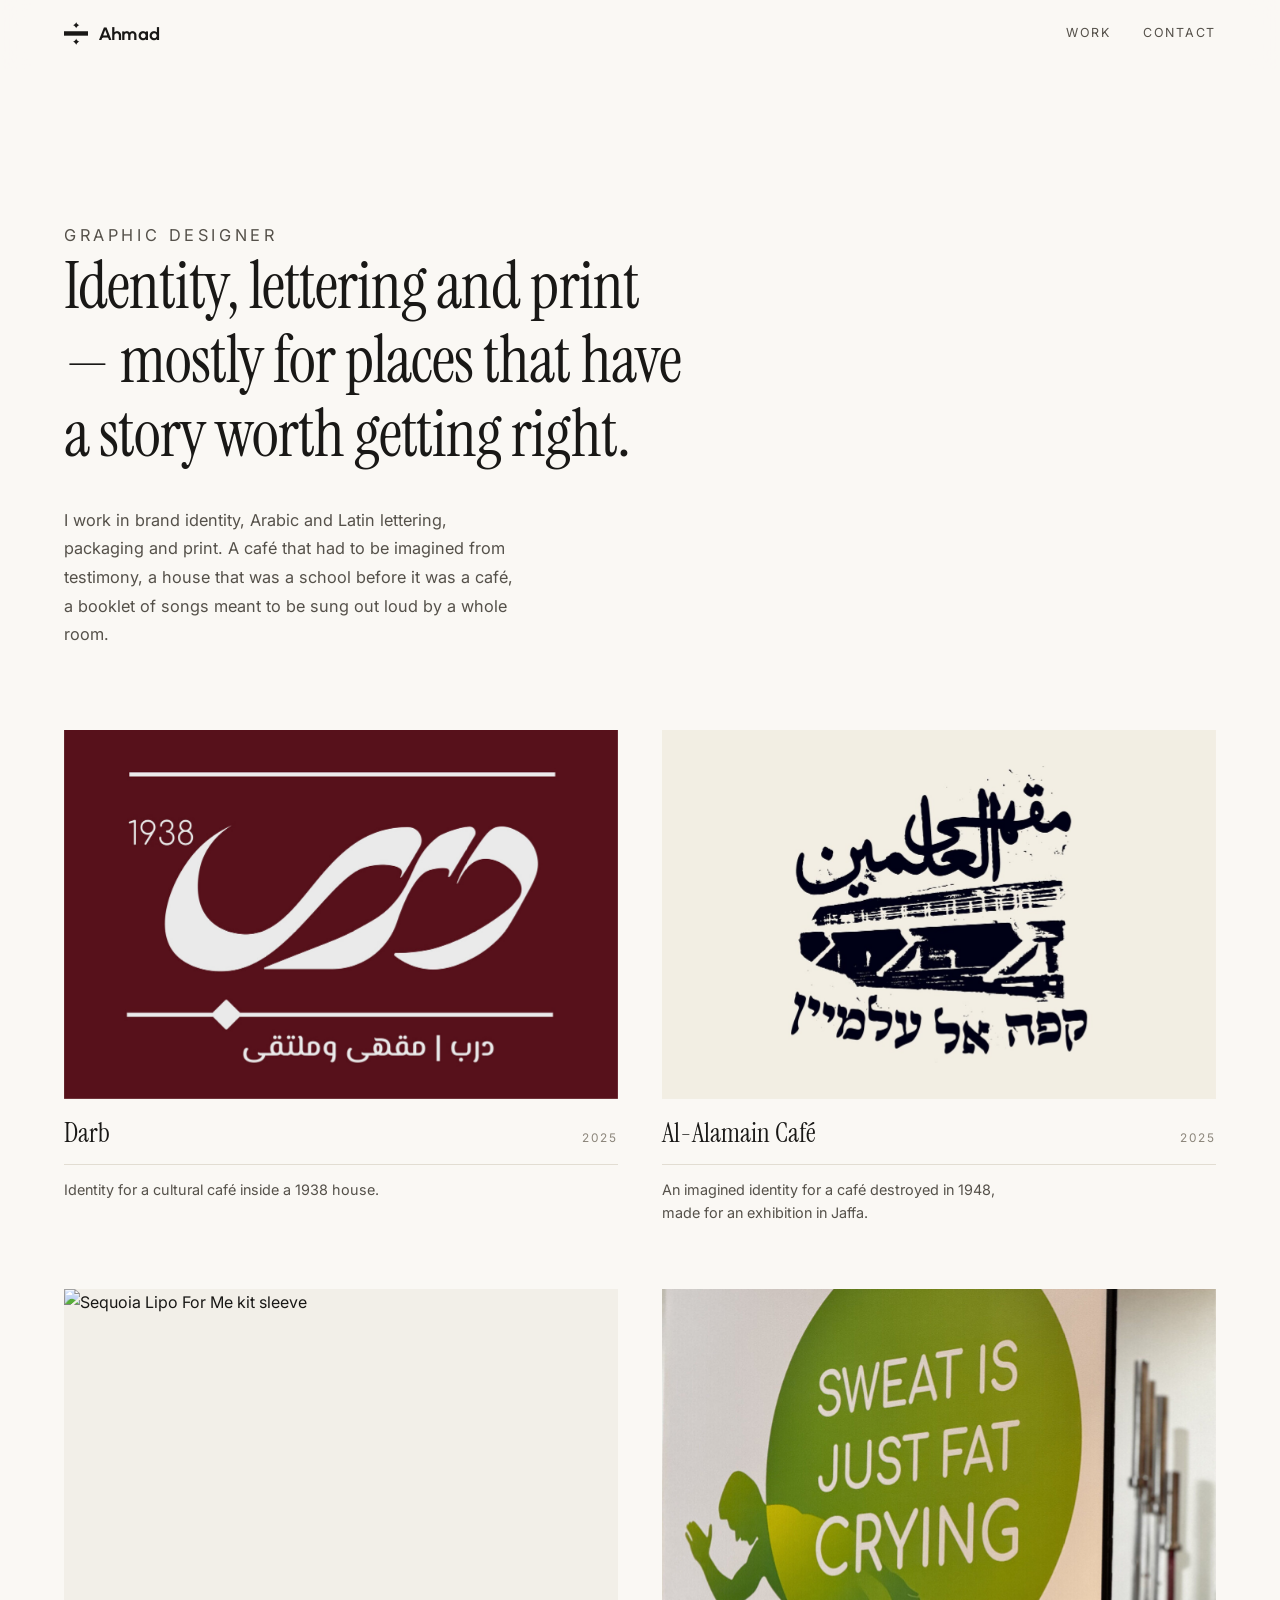
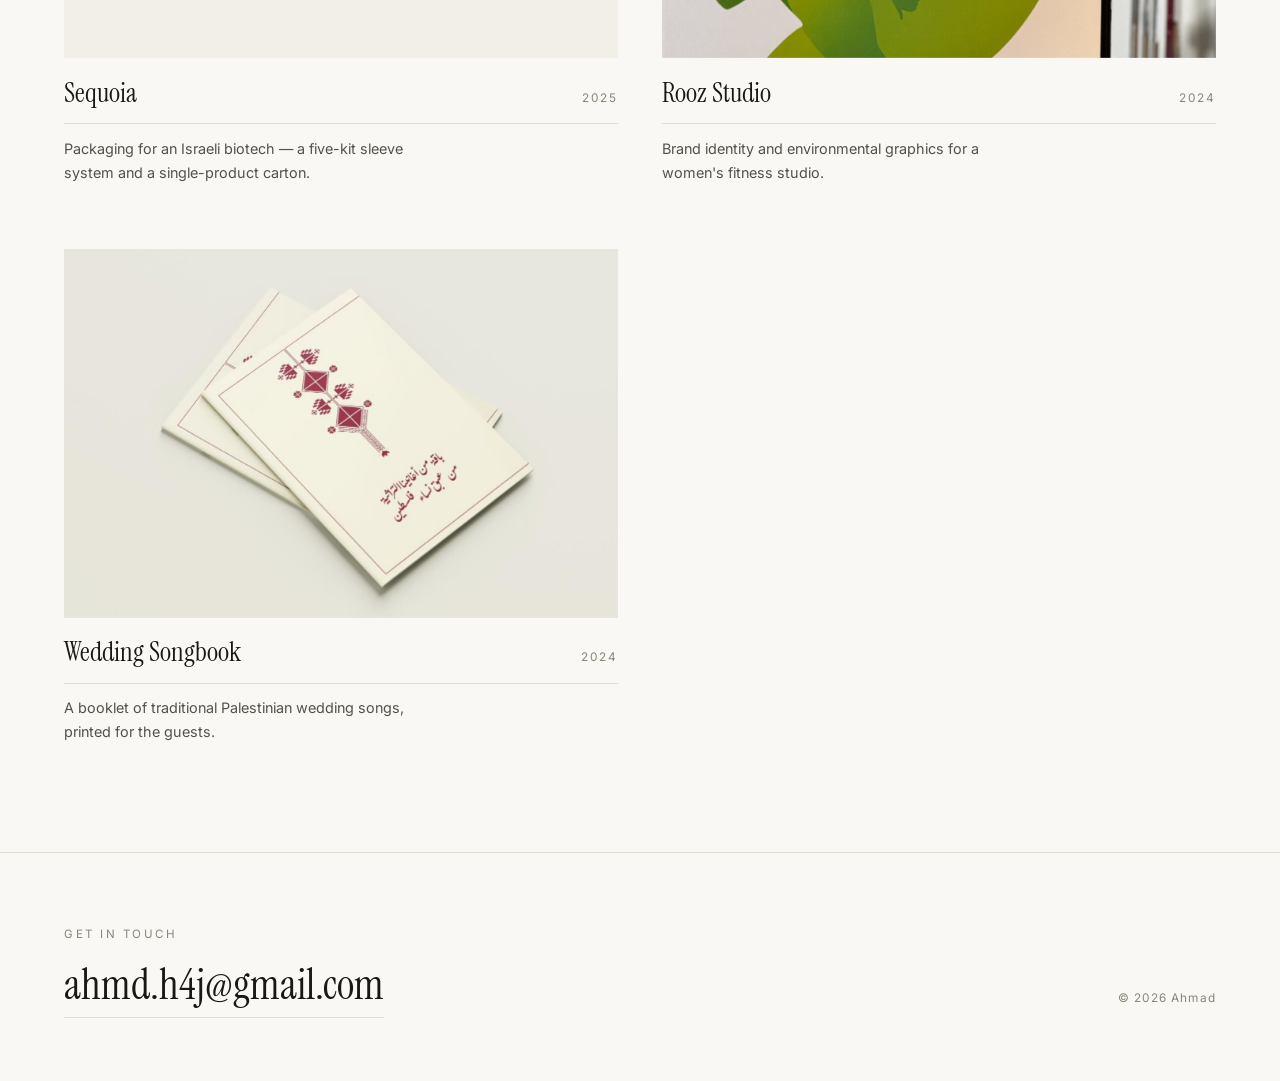
==== index.html @ 626835f6 "Add files via upload" ====
<!DOCTYPE html>
<html lang="en">
<head>
<meta charset="utf-8">
<meta name="viewport" content="width=device-width, initial-scale=1">
<title>Ahmad — Graphic Designer</title>
<meta name="description" content="Selected graphic design work: brand identity, Arabic lettering, print and signage.">
<meta property="og:type" content="website">
<meta property="og:site_name" content="Ahmad">
<meta property="og:title" content="Ahmad — Graphic Designer">
<meta property="og:description" content="Identity, lettering and print. Selected work.">
<meta property="og:url" content="https://dvisionn.github.io/">
<meta property="og:image" content="https://dvisionn.github.io/img/og.png">
<meta property="og:image:width" content="1200">
<meta property="og:image:height" content="630">
<meta name="twitter:card" content="summary_large_image">
<meta name="twitter:title" content="Ahmad — Graphic Designer">
<meta name="twitter:description" content="Identity, lettering and print. Selected work.">
<meta name="twitter:image" content="https://dvisionn.github.io/img/og.png">

<link rel="preconnect" href="https://fonts.googleapis.com">
<link rel="preconnect" href="https://fonts.gstatic.com" crossorigin>
<link href="https://fonts.googleapis.com/css2?family=Elms+Sans:wght@700&family=Instrument+Serif:ital@0;1&family=Inter:wght@300;400;500&display=swap" rel="stylesheet">
<link rel="stylesheet" href="css/style.css?v=6">
</head>
<body>

<header class="site-head">
  <div class="wrap">
    <a class="wordmark" href="index.html"><svg class="mark" viewBox="0 0 1092 1025" fill="currentColor" aria-hidden="true" focusable="false"><path d="M687 142c-54.7 0-142 87.3-142 142 0-54.7-87.3-142-142-142 54.7 0 142-87.3 142-142 0 54.7 87.3 142 142 142Z"/><path d="M687 881c-54.7 0-142 87.3-142 142 0-54.7-87.3-142-142-142 54.7 0 142-87.3 142-142 0 54.7 87.3 142 142 142Z"/><rect y="413" width="1092" height="198"/></svg>Ahmad</a>
    <nav class="site-nav">
      <a href="#work">Work</a>
      <a href="#contact">Contact</a>
    </nav>
  </div>
</header>

<main>

  <section class="intro wrap">
    <p class="eyebrow rv">Graphic designer</p>
    <h1 class="rv">Identity, lettering and print — mostly for places that have a story worth getting right.</h1>
    <p class="rv">I work in brand identity, Arabic and Latin lettering, packaging and print. A café that had to be imagined from testimony, a house that was a school before it was a café, a booklet of songs meant to be sung out loud by a whole room.</p>
  </section>

  <section class="grid wrap" id="work">

    <a class="card rv" href="darb.html">
      <div class="card__frame"><img src="img/covers/darb.jpg" alt="Darb logotype in white on deep red" loading="lazy"></div>
      <div class="card__meta">
        <h2>Darb</h2>
        <span class="yr">2025</span>
      </div>
      <p class="card__note">Identity for a cultural café inside a 1938 house.</p>
    </a>

    <a class="card rv" href="al-alamain.html">
      <div class="card__frame"><img src="img/covers/alamain.jpg" alt="Al-Alamain Café hand-drawn Arabic and Hebrew logotype" loading="lazy"></div>
      <div class="card__meta">
        <h2>Al-Alamain Café</h2>
        <span class="yr">2025</span>
      </div>
      <p class="card__note">An imagined identity for a café destroyed in 1948, made for an exhibition in Jaffa.</p>
    </a>

    <a class="card rv" href="sequoia.html">
      <div class="card__frame"><img src="img/covers/sequoia.jpg" alt="Sequoia Lipo For Me kit sleeve" loading="lazy"></div>
      <div class="card__meta">
        <h2>Sequoia</h2>
        <span class="yr">2025</span>
      </div>
      <p class="card__note">Packaging for an Israeli biotech — a five-kit sleeve system and a single-product carton.</p>
    </a>

    <a class="card rv" href="rooz.html">
      <div class="card__frame"><img src="img/covers/rooz.jpg" alt="Rooz Studio wall graphic in the gym" loading="lazy"></div>
      <div class="card__meta">
        <h2>Rooz Studio</h2>
        <span class="yr">2024</span>
      </div>
      <p class="card__note">Brand identity and environmental graphics for a women's fitness studio.</p>
    </a>

    <a class="card rv" href="wedding-booklet.html">
      <div class="card__frame"><img src="img/covers/wedding.jpg" alt="Wedding songbook with a red tatreez motif on the cover" loading="lazy"></div>
      <div class="card__meta">
        <h2>Wedding Songbook</h2>
        <span class="yr">2024</span>
      </div>
      <p class="card__note">A booklet of traditional Palestinian wedding songs, printed for the guests.</p>
    </a>

  </section>

</main>

<footer class="site-foot" id="contact">
  <div class="wrap row">
    <div>
      <p class="eyebrow" style="margin-bottom:1.2rem">Get in touch</p>
      <a class="mail" href="mailto:ahmd.h4j@gmail.com">ahmd.h4j@gmail.com</a>
    </div>
    <small>&copy; 2026 Ahmad</small>
  </div>
</footer>

<script src="js/main.js?v=6"></script>
</body>
</html>
---- css/style.css ----
/* ---------------------------------------------------------------
   Portfolio — shared styles
   Editorial / gallery white
   --------------------------------------------------------------- */

:root {
  --paper:      #faf8f4;
  --paper-deep: #f2efe8;
  --ink:        #191816;
  --ink-soft:   #55514a;
  --ink-mute:   #8b857a;
  --rule:       #e2ddd2;

  --accent: var(--ink);

  --serif: "Instrument Serif", "Iowan Old Style", Georgia, "Times New Roman", serif;
  --sans:  "Inter", -apple-system, BlinkMacSystemFont, "Segoe UI", Helvetica, Arial, sans-serif;
  --display: "Elms Sans", "Inter", Helvetica, Arial, sans-serif;

  --gut: clamp(1.5rem, 5vw, 5rem);
  --max: 1560px;
  --measure: 34rem;

  --ease: cubic-bezier(.22, .61, .36, 1);
}

*, *::before, *::after { box-sizing: border-box; }

html { -webkit-text-size-adjust: 100%; scroll-behavior: smooth; }

@media (prefers-reduced-motion: reduce) {
  html { scroll-behavior: auto; }
  *, *::before, *::after {
    animation-duration: .01ms !important;
    transition-duration: .01ms !important;
  }
}

body {
  margin: 0;
  overflow-x: clip;   /* safety net: never allow sideways scroll (clip keeps sticky working) */
  background: var(--paper);
  color: var(--ink);
  font-family: var(--sans);
  font-size: 1rem;
  line-height: 1.65;
  font-weight: 400;
  -webkit-font-smoothing: antialiased;
  -moz-osx-font-smoothing: grayscale;
}

img { display: block; max-width: 100%; height: auto; }

a { color: inherit; text-decoration: none; }

h1, h2, h3 { font-weight: 400; margin: 0; }

::selection { background: var(--ink); color: var(--paper); }

/* ---------- layout ---------- */

.wrap {
  max-width: var(--max);
  margin: 0 auto;
  padding-inline: var(--gut);
}

.measure { max-width: var(--measure); }

/* ---------- header ---------- */

.site-head {
  position: sticky;
  top: 0;
  z-index: 50;
  background: color-mix(in srgb, var(--paper) 88%, transparent);
  backdrop-filter: saturate(180%) blur(14px);
  -webkit-backdrop-filter: saturate(180%) blur(14px);
  border-bottom: 1px solid transparent;
  transition: border-color .3s var(--ease);
}

.site-head.is-stuck { border-bottom-color: var(--rule); }

.site-head .wrap {
  display: flex;
  align-items: center;
  justify-content: space-between;
  gap: 2rem;
  padding-block: 1.4rem;
}

.wordmark {
  display: inline-flex;
  align-items: center;
  gap: .58em;
  font-family: var(--display);
  font-size: 1.12rem;
  font-weight: 700;
  letter-spacing: -.012em;
  line-height: 1;
}

.wordmark .mark {
  height: 1.28em;
  width: auto;
  flex: none;
  display: block;
  transition: opacity .35s var(--ease);
}

.wordmark:hover .mark { opacity: .55; }

.site-nav {
  display: flex;
  gap: 2rem;
  font-size: .78rem;
  letter-spacing: .14em;
  text-transform: uppercase;
  color: var(--ink-soft);
}

.site-nav a { position: relative; padding-bottom: 2px; }

.site-nav a::after {
  content: "";
  position: absolute;
  left: 0; bottom: 0;
  width: 100%; height: 1px;
  background: currentColor;
  transform: scaleX(0);
  transform-origin: right;
  transition: transform .4s var(--ease);
}

.site-nav a:hover::after { transform: scaleX(1); transform-origin: left; }

/* ---------- intro ---------- */

.intro {
  padding-block: clamp(4rem, 13vh, 9rem) clamp(3.5rem, 9vh, 6rem);
}

.intro h1 {
  font-family: var(--serif);
  font-size: clamp(2.1rem, 5.1vw, 4.15rem);
  line-height: 1.13;
  letter-spacing: -.015em;
  max-width: 21ch;
  text-wrap: balance;
}

.intro p {
  margin: 2.2rem 0 0;
  max-width: 46ch;
  font-size: 1.02rem;
  color: var(--ink-soft);
  line-height: 1.75;
}

.eyebrow {
  font-size: .72rem;
  letter-spacing: .22em;
  text-transform: uppercase;
  color: var(--ink-mute);
  margin: 0 0 1.8rem;
}

/* ---------- project grid ---------- */

.grid {
  display: grid;
  grid-template-columns: repeat(2, 1fr);
  gap: clamp(2.5rem, 5vw, 5.5rem) clamp(1.5rem, 3.5vw, 3.5rem);
  padding-bottom: clamp(5rem, 12vh, 9rem);
}

.card { display: block; }

.card__frame {
  position: relative;
  overflow: hidden;
  background: var(--paper-deep);
  aspect-ratio: 3 / 2;
}

.card__frame img {
  width: 100%; height: 100%;
  object-fit: cover;
  transition: transform 1.05s var(--ease), filter .6s var(--ease);
  will-change: transform;
}

.card:hover .card__frame img { transform: scale(1.035); }

.card__meta {
  display: flex;
  align-items: baseline;
  justify-content: space-between;
  gap: 1.5rem;
  margin-top: 1.15rem;
  padding-bottom: .9rem;
  border-bottom: 1px solid var(--rule);
  transition: border-color .4s var(--ease);
}

.card:hover .card__meta { border-bottom-color: var(--ink); }

.card__meta h2 {
  font-family: var(--serif);
  font-size: clamp(1.35rem, 2.1vw, 1.75rem);
  line-height: 1.2;
}

.card__meta .yr {
  font-size: .74rem;
  letter-spacing: .16em;
  color: var(--ink-mute);
  white-space: nowrap;
}

.card__note {
  margin: .8rem 0 0;
  font-size: .9rem;
  color: var(--ink-soft);
  max-width: 40ch;
}

@media (max-width: 720px) {
  .grid { grid-template-columns: 1fr; }
}

/* ---------- video hero ---------- */

.hero { border-bottom: 1px solid var(--rule); }

.hero__inner {
  display: grid;
  /* minmax(0,1fr) — without the 0 floor the text column refuses to shrink
     below its min-content width and pushes the video off-canvas */
  grid-template-columns: minmax(0, 1fr) minmax(240px, 32%);
  gap: clamp(2rem, 5vw, 5.5rem);
  align-items: center;
  padding-block: clamp(2rem, 5vh, 3.5rem) clamp(3rem, 8vh, 5.5rem);
}

.hero__text { min-width: 0; }

.hero__text .back { margin-bottom: clamp(2rem, 6vh, 3.5rem); }

/* narrower fact columns inside the hero, so they wrap instead of forcing width */
.hero__text .facts {
  grid-template-columns: repeat(auto-fit, minmax(112px, 1fr));
  gap: 1.4rem 1.8rem;
  max-width: none;
}

.hero__text h1 {
  font-family: var(--serif);
  font-size: clamp(2.4rem, 6vw, 5rem);
  line-height: 1.06;
  letter-spacing: -.02em;
}

.hero__text .sub {
  font-family: var(--serif);
  font-size: clamp(1.15rem, 2.3vw, 1.6rem);
  line-height: 1.35;
  color: var(--ink-soft);
  margin: 1.1rem 0 0;
  max-width: 30ch;
}

.hero__media { margin: 0; }

.hero__media video {
  display: block;
  width: 100%;
  aspect-ratio: 9 / 16;
  max-height: 80vh;
  object-fit: cover;
  background: var(--paper-deep);
}

.hero__media figcaption {
  margin-top: .85rem;
  font-size: .78rem;
  color: var(--ink-mute);
}

@media (max-width: 860px) {
  .hero__inner {
    grid-template-columns: 1fr;
    row-gap: 0;
    align-items: start;
  }

  /* let the text block's children become grid items so the video
     can be ordered between the standfirst and the credits */
  .hero__text { display: contents; }

  .hero__text .back  { order: 1; margin-bottom: 1.5rem; }
  .hero__text h1     { order: 2; }
  .hero__text .sub   { order: 3; margin-bottom: 0; }
  .hero__media       { order: 4; margin-top: clamp(1.8rem, 4vh, 2.6rem); }
  .hero__text .facts { order: 5; margin-top: clamp(2rem, 5vh, 2.8rem); }

  .hero__media video { max-height: 68vh; }
}

/* ---------- case study ---------- */

.case-head { padding-block: clamp(3rem, 9vh, 6rem) clamp(2.5rem, 6vh, 4rem); }

.back {
  display: inline-flex;
  align-items: center;
  gap: .6rem;
  font-size: .74rem;
  letter-spacing: .16em;
  text-transform: uppercase;
  color: var(--ink-mute);
  margin-bottom: clamp(2.5rem, 7vh, 4.5rem);
  transition: color .3s var(--ease);
}

.back:hover { color: var(--ink); }
.back .arw { transition: transform .35s var(--ease); }
.back:hover .arw { transform: translateX(-4px); }

.case-head h1 {
  font-family: var(--serif);
  font-size: clamp(2.4rem, 6.2vw, 5rem);
  line-height: 1.06;
  letter-spacing: -.02em;
}

.case-head .sub {
  font-family: var(--serif);
  font-size: clamp(1.15rem, 2.3vw, 1.6rem);
  line-height: 1.35;
  color: var(--ink-soft);
  margin: 1.1rem 0 0;
  max-width: 30ch;
}

.facts {
  display: grid;
  grid-template-columns: repeat(auto-fit, minmax(140px, 1fr));
  gap: 1.6rem 2.5rem;
  margin-top: clamp(2.5rem, 6vh, 4rem);
  padding-top: 1.6rem;
  border-top: 1px solid var(--rule);
  max-width: 900px;
}

.facts dt {
  font-size: .68rem;
  letter-spacing: .18em;
  text-transform: uppercase;
  color: var(--ink-mute);
  margin-bottom: .5rem;
}

.facts dd { margin: 0; font-size: .92rem; line-height: 1.5; }

/* body text blocks */

.text { padding-block: clamp(2.5rem, 6vh, 4.5rem); }

.text p {
  max-width: var(--measure);
  font-size: 1.05rem;
  line-height: 1.78;
  margin: 0 0 1.4rem;
  color: var(--ink-soft);
}

.text p:last-child { margin-bottom: 0; }

.text p.lead {
  font-family: var(--serif);
  font-size: clamp(1.3rem, 2.6vw, 1.85rem);
  line-height: 1.42;
  color: var(--ink);
  max-width: 26ch;
}

.text h2 {
  font-family: var(--serif);
  font-size: clamp(1.5rem, 2.8vw, 2rem);
  margin-bottom: 1.4rem;
}

/* figures */

.fig { margin: 0 0 clamp(1.2rem, 2.6vw, 2.2rem); }

.fig img { width: 100%; background: var(--paper-deep); }

.fig figcaption {
  margin-top: .85rem;
  font-size: .8rem;
  letter-spacing: .01em;
  color: var(--ink-mute);
  max-width: 44ch;
}

.fig--bleed { margin-inline: calc(var(--gut) * -1); }
.fig--bleed figcaption { padding-inline: var(--gut); }

.pair {
  display: grid;
  grid-template-columns: 1fr 1fr;
  gap: clamp(1.2rem, 2.6vw, 2.2rem);
  margin-bottom: clamp(1.2rem, 2.6vw, 2.2rem);
}

.pair .fig { margin-bottom: 0; }

.trio {
  display: grid;
  grid-template-columns: repeat(3, 1fr);
  gap: clamp(1.2rem, 2.6vw, 2.2rem);
  margin-bottom: clamp(1.2rem, 2.6vw, 2.2rem);
}

.trio .fig { margin-bottom: 0; }

@media (max-width: 700px) {
  .pair, .trio { grid-template-columns: 1fr; }
}

/* tinted plate — for logo / flat artwork */

.plate {
  background: var(--plate, var(--paper-deep));
  display: grid;
  place-items: center;
  padding: clamp(2.5rem, 8vw, 6rem);
}

.plate img { width: min(100%, 620px); }

/* icon grid */

.icons {
  display: grid;
  grid-template-columns: repeat(auto-fit, minmax(120px, 1fr));
  gap: clamp(.7rem, 1.6vw, 1.2rem);
  margin-bottom: clamp(1.2rem, 2.6vw, 2.2rem);
}

.icons img { width: 100%; aspect-ratio: 1; object-fit: cover; }

/* pull quote */

.quote {
  padding-block: clamp(3rem, 8vh, 5.5rem);
  border-top: 1px solid var(--rule);
  border-bottom: 1px solid var(--rule);
  margin-block: clamp(2.5rem, 6vh, 4rem);
}

.quote p {
  font-family: var(--serif);
  font-size: clamp(1.4rem, 3.2vw, 2.3rem);
  line-height: 1.36;
  max-width: 24ch;
  margin: 0;
  text-wrap: balance;
}

/* next project */

.next {
  border-top: 1px solid var(--rule);
  margin-top: clamp(4rem, 10vh, 7rem);
}

.next a {
  display: block;
  padding-block: clamp(2.5rem, 7vh, 4.5rem);
}

.next .lbl {
  font-size: .7rem;
  letter-spacing: .2em;
  text-transform: uppercase;
  color: var(--ink-mute);
  display: block;
  margin-bottom: .7rem;
}

.next h2 {
  display: flex;
  align-items: center;
  gap: .34em;
  font-family: var(--serif);
  font-size: clamp(1.9rem, 4.6vw, 3.2rem);
  line-height: 1.1;
}

.next h2 .arw {
  font-family: var(--sans);
  font-size: .44em;
  font-weight: 300;
  line-height: 1;
  transition: transform .4s var(--ease);
}

.next a:hover .arw { transform: translateX(6px); }

/* ---------- footer ---------- */

.site-foot {
  border-top: 1px solid var(--rule);
  padding-block: clamp(3rem, 8vh, 5rem);
}

.site-foot .row {
  display: flex;
  flex-wrap: wrap;
  align-items: flex-end;
  justify-content: space-between;
  gap: 2rem;
}

.site-foot .mail {
  font-family: var(--serif);
  font-size: clamp(1.5rem, 4vw, 2.6rem);
  line-height: 1.1;
  border-bottom: 1px solid var(--rule);
  padding-bottom: .3rem;
  transition: border-color .35s var(--ease);
}

.site-foot .mail:hover { border-bottom-color: var(--ink); }

.site-foot small {
  font-size: .74rem;
  letter-spacing: .1em;
  color: var(--ink-mute);
}

/* ---------- reveal on scroll ---------- */

.rv {
  opacity: 0;
  transform: translateY(18px);
  transition: opacity .9s var(--ease), transform .9s var(--ease);
}

.rv.in { opacity: 1; transform: none; }

@media (prefers-reduced-motion: reduce) {
  .rv { opacity: 1; transform: none; }
}
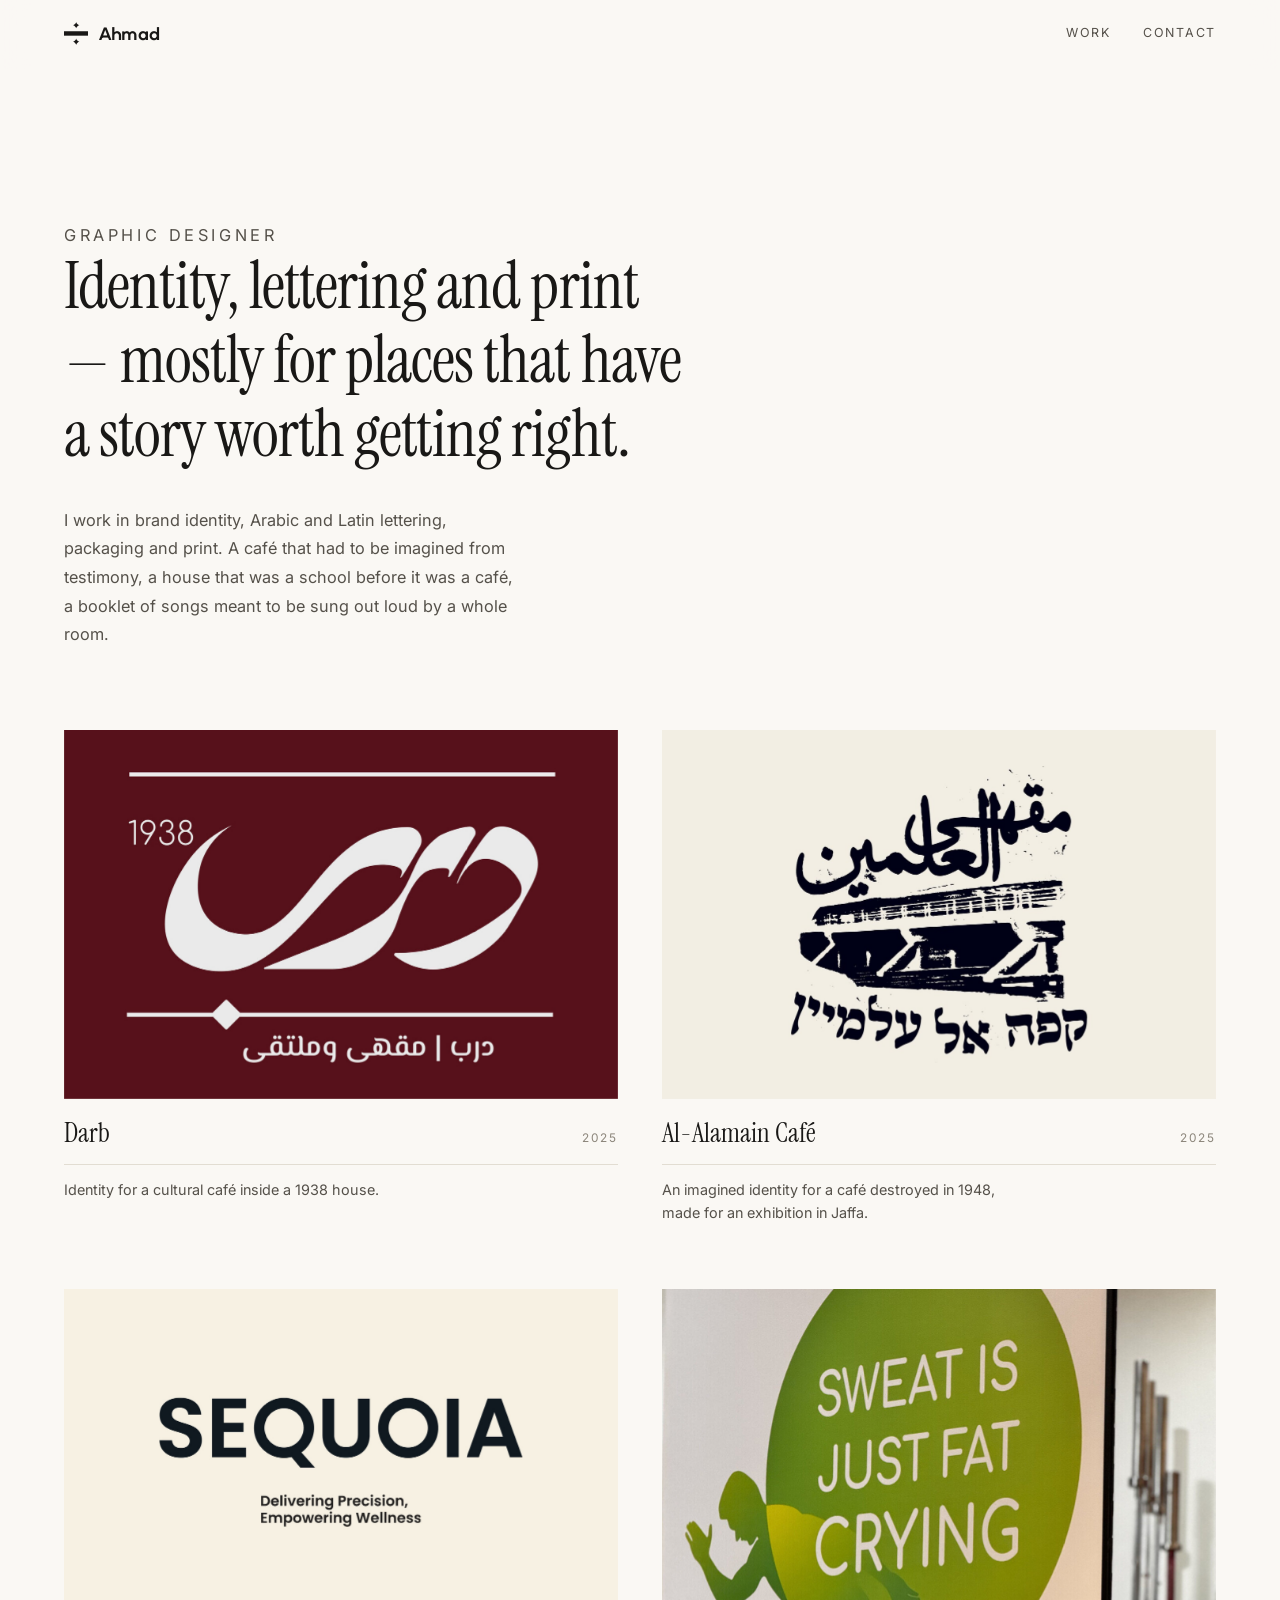
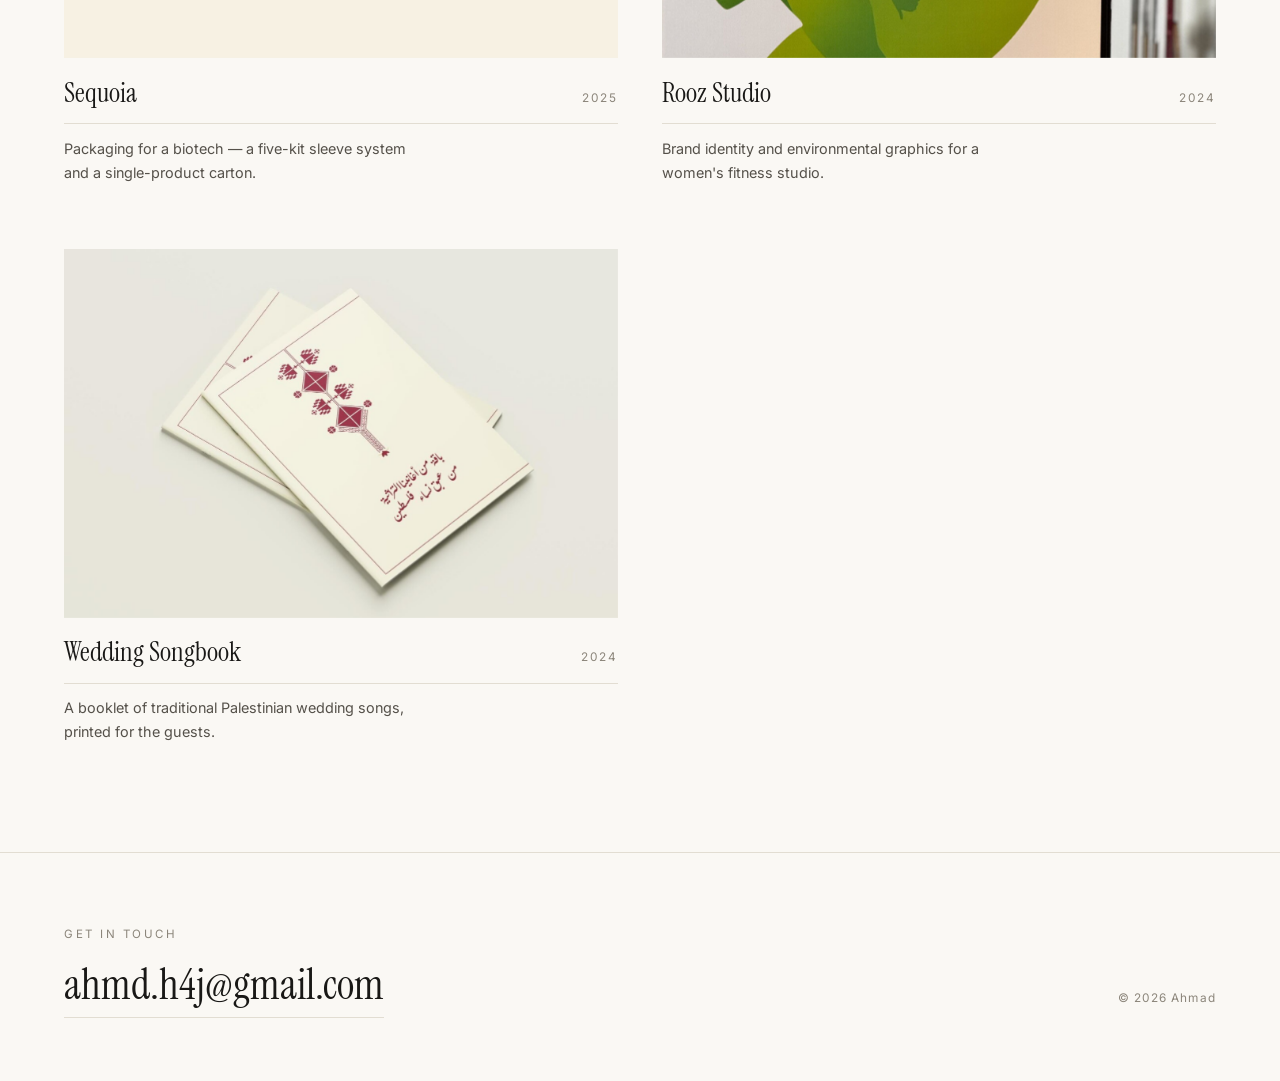
==== commit 00cdbe05: "Add files via upload" ====
--- a/index.html
+++ b/index.html
@@ -21,7 +21,7 @@
 <link rel="preconnect" href="https://fonts.googleapis.com">
 <link rel="preconnect" href="https://fonts.gstatic.com" crossorigin>
 <link href="https://fonts.googleapis.com/css2?family=Elms+Sans:wght@700&family=Instrument+Serif:ital@0;1&family=Inter:wght@300;400;500&display=swap" rel="stylesheet">
-<link rel="stylesheet" href="css/style.css?v=6">
+<link rel="stylesheet" href="css/style.css?v=9">
 </head>
 <body>
 
@@ -64,12 +64,12 @@
     </a>
 
     <a class="card rv" href="sequoia.html">
-      <div class="card__frame"><img src="img/covers/sequoia.jpg" alt="Sequoia Lipo For Me kit sleeve" loading="lazy"></div>
+      <div class="card__frame"><img src="img/covers/sequoia.jpg" alt="Sequoia wordmark with the line Delivering Precision, Empowering Wellness" loading="lazy"></div>
       <div class="card__meta">
         <h2>Sequoia</h2>
         <span class="yr">2025</span>
       </div>
-      <p class="card__note">Packaging for an Israeli biotech — a five-kit sleeve system and a single-product carton.</p>
+      <p class="card__note">Packaging for a biotech — a five-kit sleeve system and a single-product carton.</p>
     </a>
 
     <a class="card rv" href="rooz.html">
@@ -104,6 +104,6 @@
   </div>
 </footer>
 
-<script src="js/main.js?v=6"></script>
+<script src="js/main.js?v=9"></script>
 </body>
 </html>
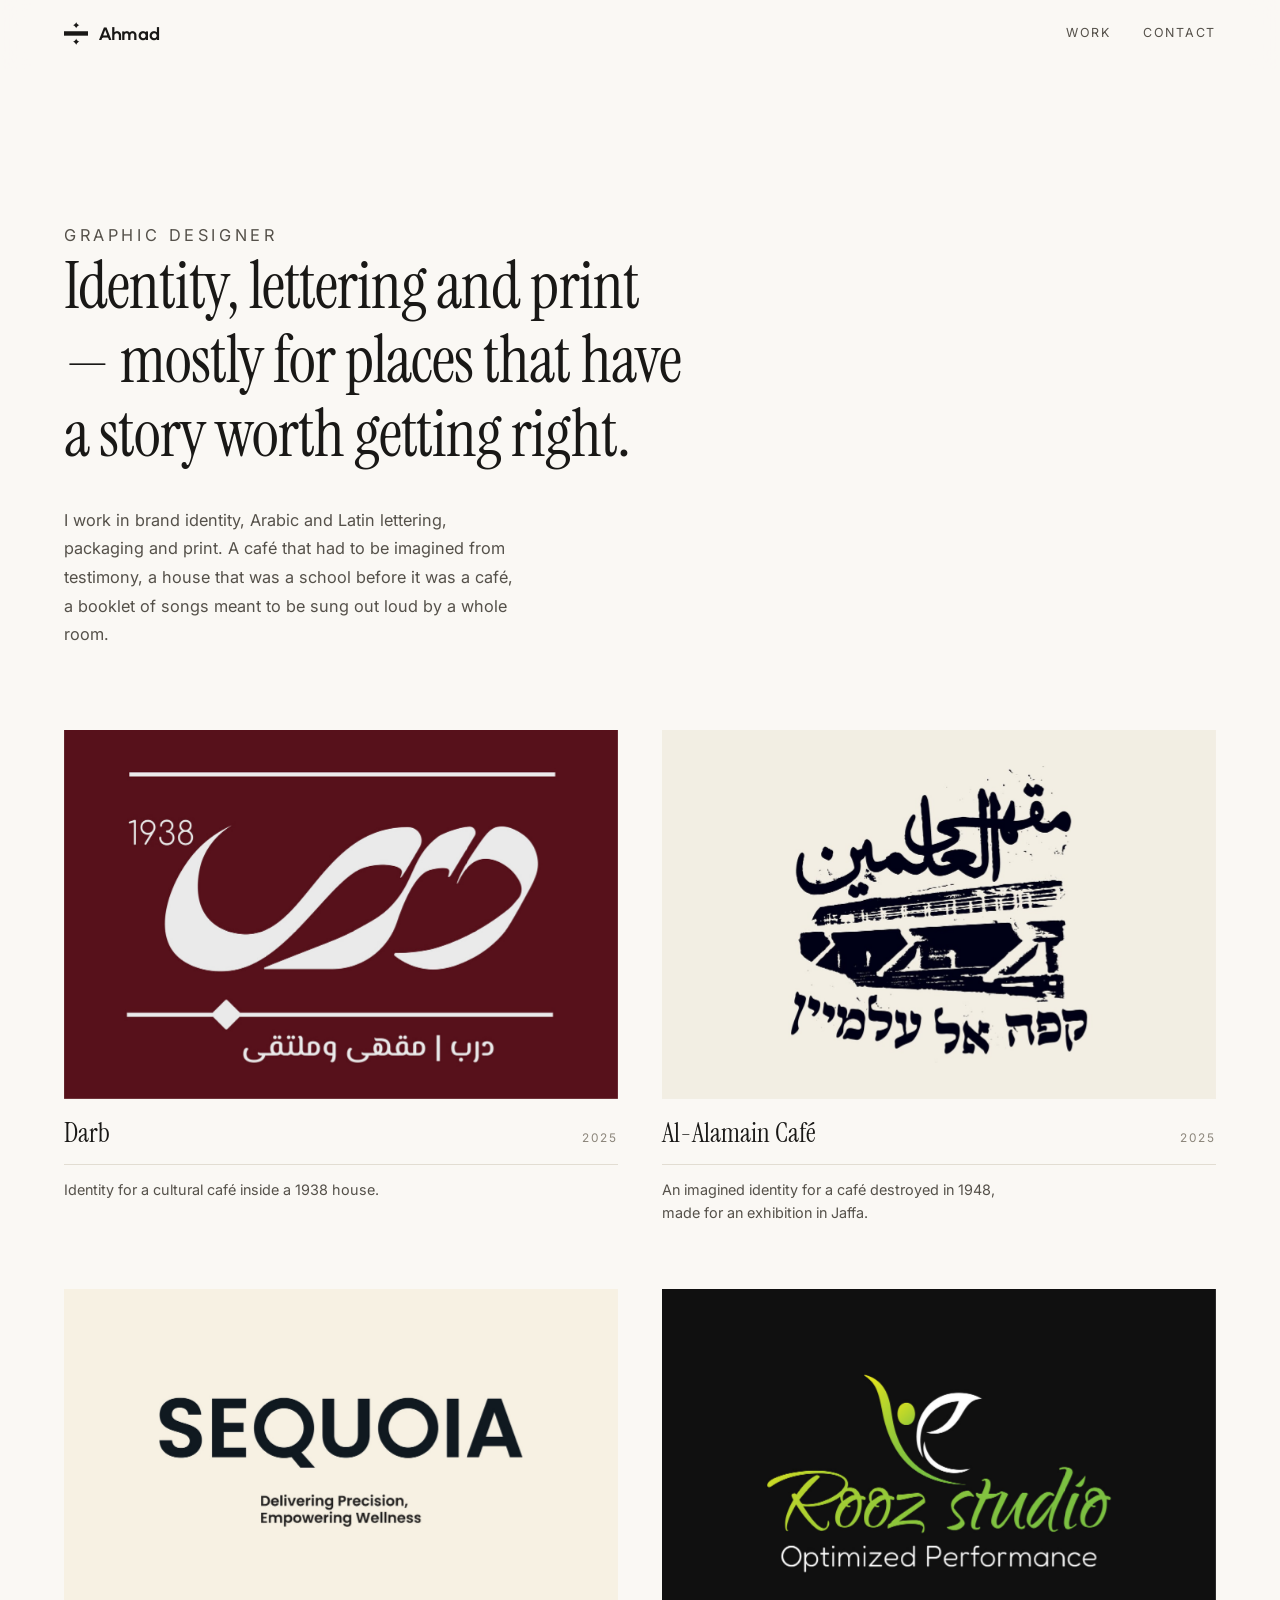
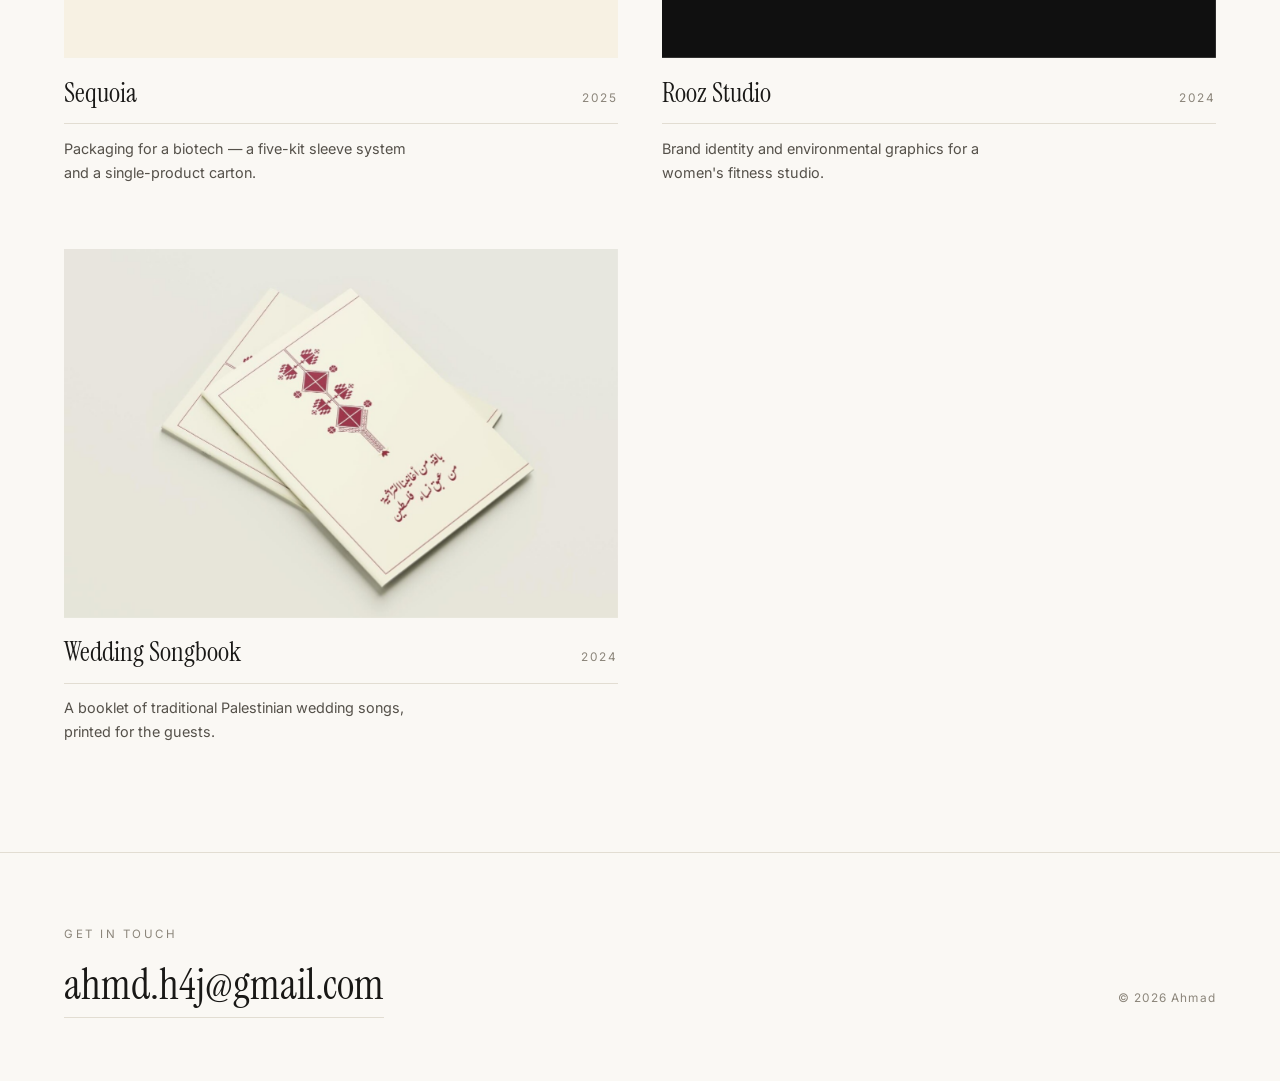
==== commit a9368da5: "Add files via upload" ====
--- a/index.html
+++ b/index.html
@@ -21,7 +21,7 @@
 <link rel="preconnect" href="https://fonts.googleapis.com">
 <link rel="preconnect" href="https://fonts.gstatic.com" crossorigin>
 <link href="https://fonts.googleapis.com/css2?family=Elms+Sans:wght@700&family=Instrument+Serif:ital@0;1&family=Inter:wght@300;400;500&display=swap" rel="stylesheet">
-<link rel="stylesheet" href="css/style.css?v=9">
+<link rel="stylesheet" href="css/style.css?v=10">
 </head>
 <body>
 
@@ -73,7 +73,7 @@
     </a>
 
     <a class="card rv" href="rooz.html">
-      <div class="card__frame"><img src="img/covers/rooz.jpg" alt="Rooz Studio wall graphic in the gym" loading="lazy"></div>
+      <div class="card__frame"><img src="img/covers/rooz.jpg" alt="Rooz Studio logo with the line Optimized Performance" loading="lazy"></div>
       <div class="card__meta">
         <h2>Rooz Studio</h2>
         <span class="yr">2024</span>
@@ -104,6 +104,6 @@
   </div>
 </footer>
 
-<script src="js/main.js?v=9"></script>
+<script src="js/main.js?v=10"></script>
 </body>
 </html>
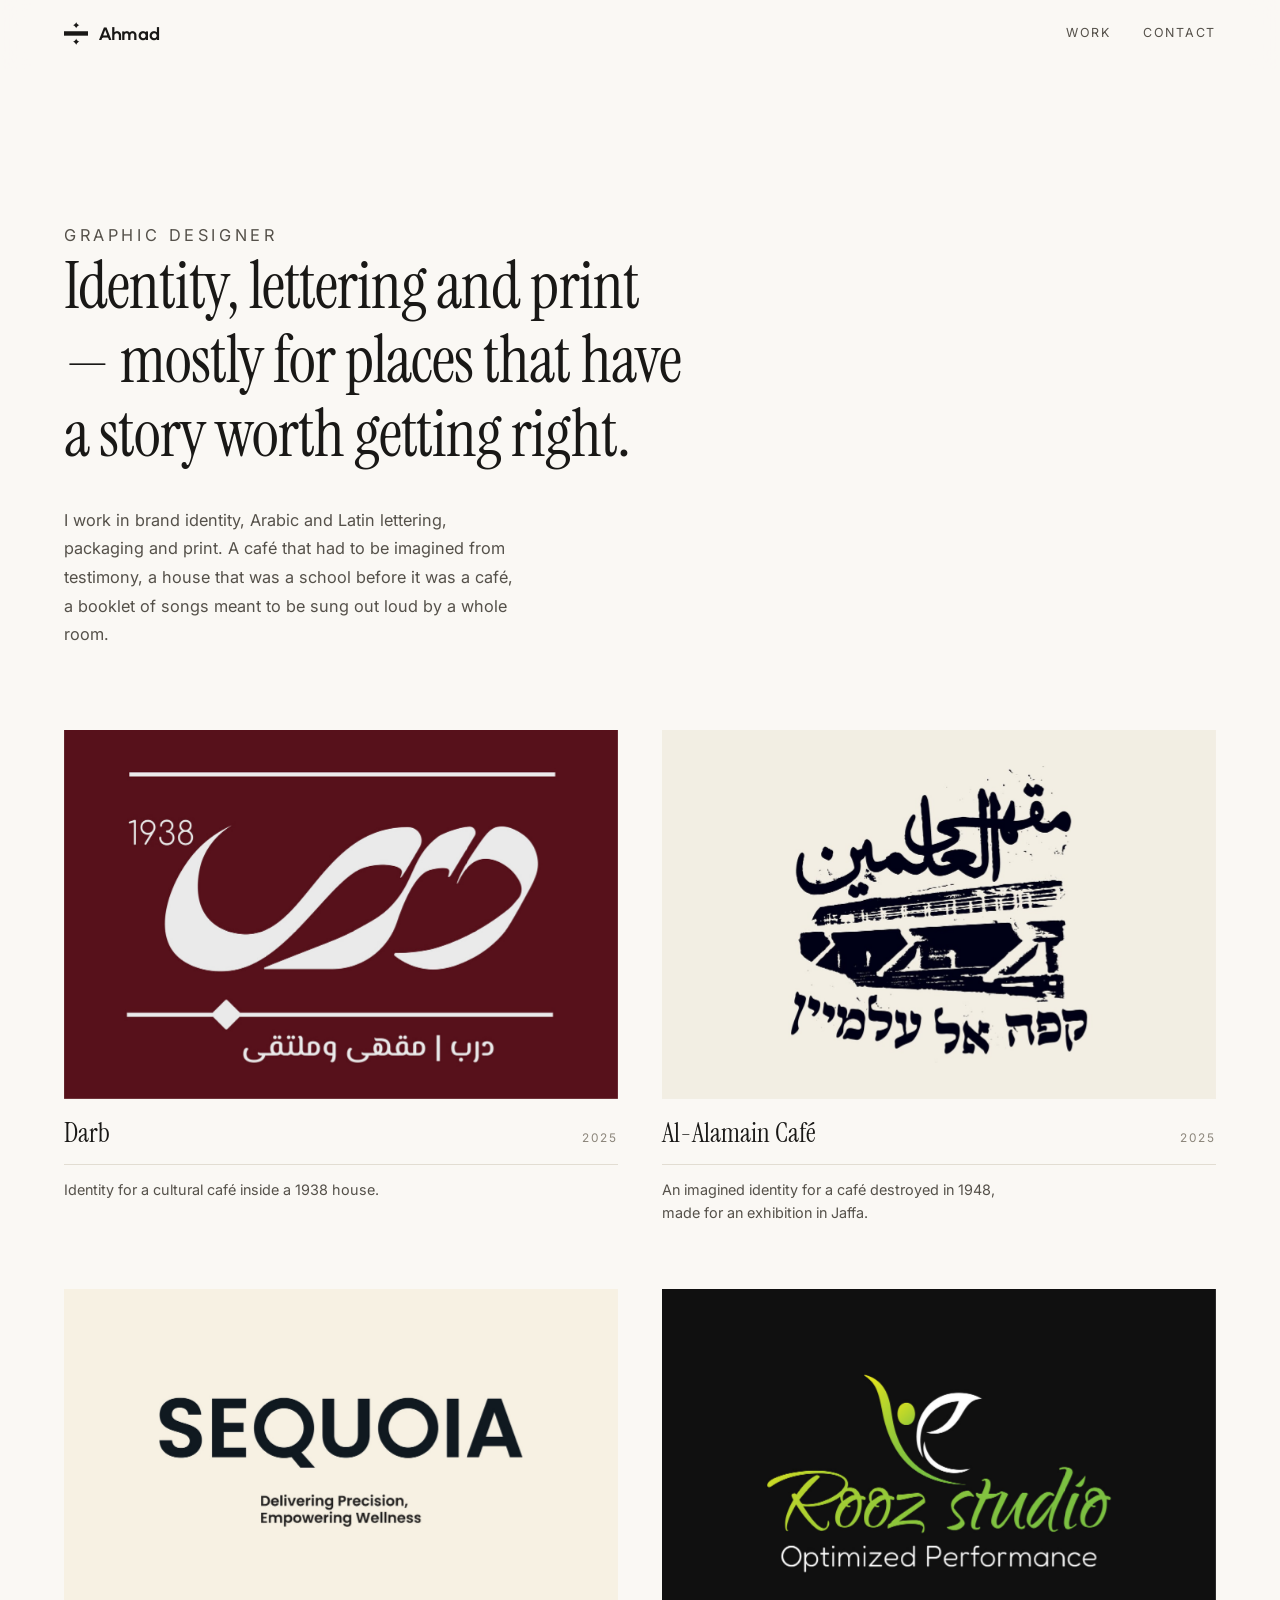
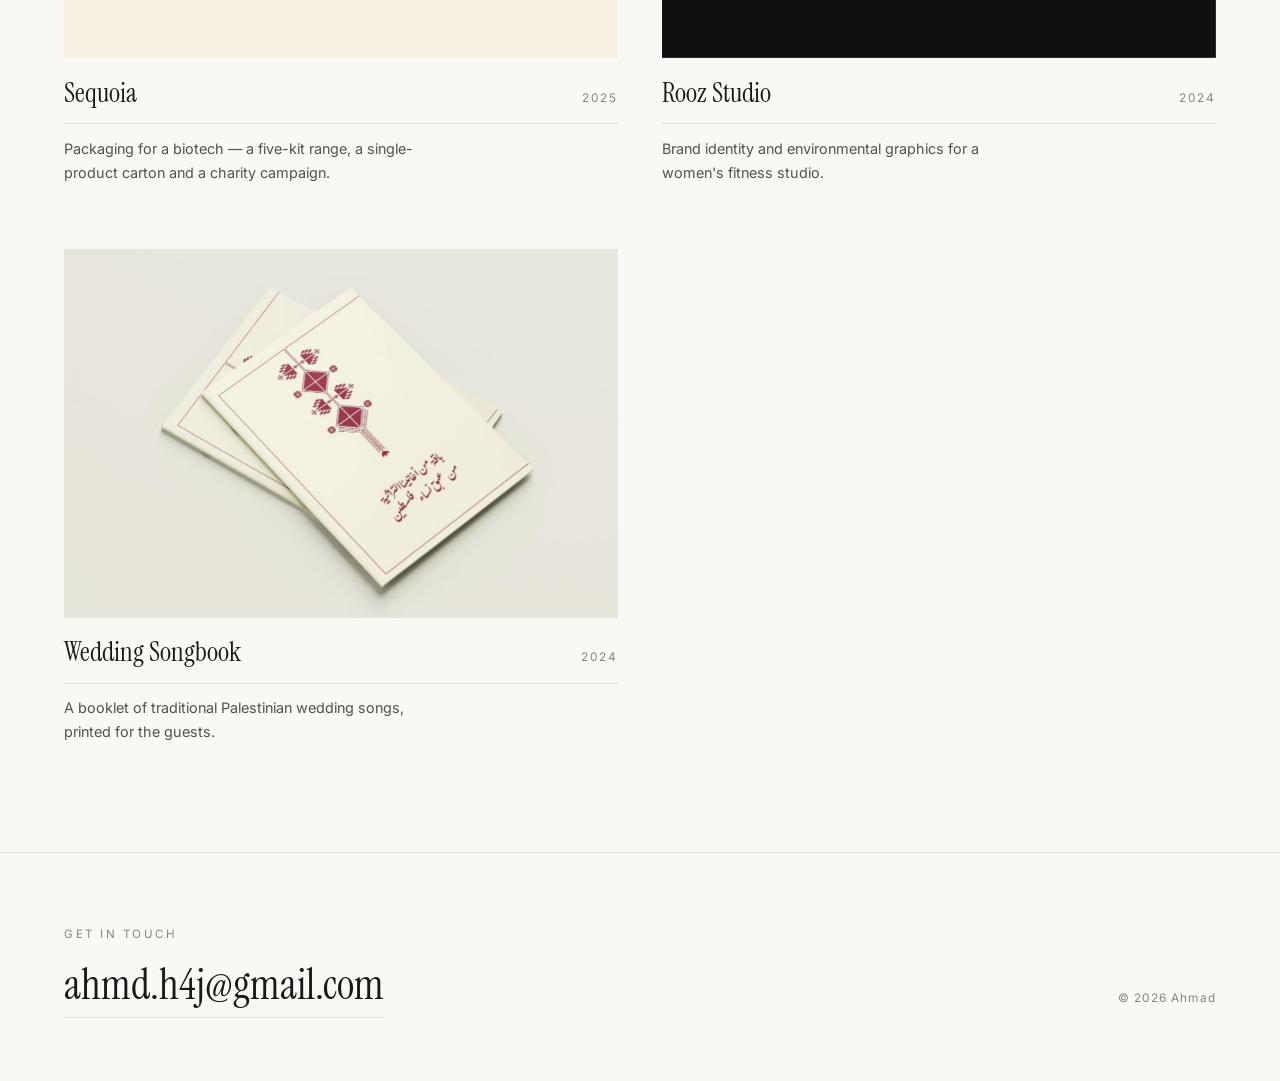
==== commit 85ee86b7: "Add files via upload" ====
--- a/index.html
+++ b/index.html
@@ -21,7 +21,7 @@
 <link rel="preconnect" href="https://fonts.googleapis.com">
 <link rel="preconnect" href="https://fonts.gstatic.com" crossorigin>
 <link href="https://fonts.googleapis.com/css2?family=Elms+Sans:wght@700&family=Instrument+Serif:ital@0;1&family=Inter:wght@300;400;500&display=swap" rel="stylesheet">
-<link rel="stylesheet" href="css/style.css?v=10">
+<link rel="stylesheet" href="css/style.css?v=11">
 </head>
 <body>
 
@@ -69,7 +69,7 @@
         <h2>Sequoia</h2>
         <span class="yr">2025</span>
       </div>
-      <p class="card__note">Packaging for a biotech — a five-kit sleeve system and a single-product carton.</p>
+      <p class="card__note">Packaging for a biotech — a five-kit range, a single-product carton and a charity campaign.</p>
     </a>
 
     <a class="card rv" href="rooz.html">
@@ -104,6 +104,6 @@
   </div>
 </footer>
 
-<script src="js/main.js?v=10"></script>
+<script src="js/main.js?v=11"></script>
 </body>
 </html>
--- a/css/style.css
+++ b/css/style.css
@@ -453,6 +453,81 @@
 
 .icons img { width: 100%; aspect-ratio: 1; object-fit: cover; }
 
+/* split — a narrow image beside a block of text */
+
+.split {
+  display: grid;
+  grid-template-columns: minmax(0, 38%) minmax(0, 1fr);
+  gap: clamp(1.8rem, 4.5vw, 4rem);
+  align-items: center;
+  padding-block: clamp(1.5rem, 4vh, 3rem);
+}
+
+.split figure { margin: 0; }
+.split figure img { width: 100%; }
+
+.split figcaption {
+  margin-top: .8rem;
+  font-size: .78rem;
+  color: var(--ink-mute);
+}
+
+.split .body h2 {
+  font-family: var(--serif);
+  font-size: clamp(1.5rem, 2.8vw, 2rem);
+  margin-bottom: 1.2rem;
+}
+
+.split .body p {
+  max-width: 42ch;
+  font-size: 1.02rem;
+  line-height: 1.75;
+  color: var(--ink-soft);
+  margin: 0 0 1.1rem;
+}
+
+.split .body p:last-child { margin-bottom: 0; }
+
+@media (max-width: 760px) {
+  .split { grid-template-columns: 1fr; gap: 1.6rem; }
+  .split figure { max-width: 320px; }
+}
+
+/* link list */
+
+.links {
+  list-style: none;
+  margin: 1.8rem 0 0;
+  padding: 0;
+  max-width: 46rem;
+}
+
+.links li { border-top: 1px solid var(--rule); }
+.links li:last-child { border-bottom: 1px solid var(--rule); }
+
+.links a {
+  display: flex;
+  align-items: baseline;
+  justify-content: space-between;
+  gap: 1.5rem;
+  padding-block: 1.05rem;
+  font-size: .95rem;
+  color: var(--ink-soft);
+  transition: color .3s var(--ease);
+}
+
+.links a:hover { color: var(--ink); }
+
+.links .src {
+  font-size: .7rem;
+  letter-spacing: .16em;
+  text-transform: uppercase;
+  color: var(--ink-mute);
+  white-space: nowrap;
+}
+
+.links a:hover .src { color: var(--ink-soft); }
+
 /* pull quote */
 
 .quote {
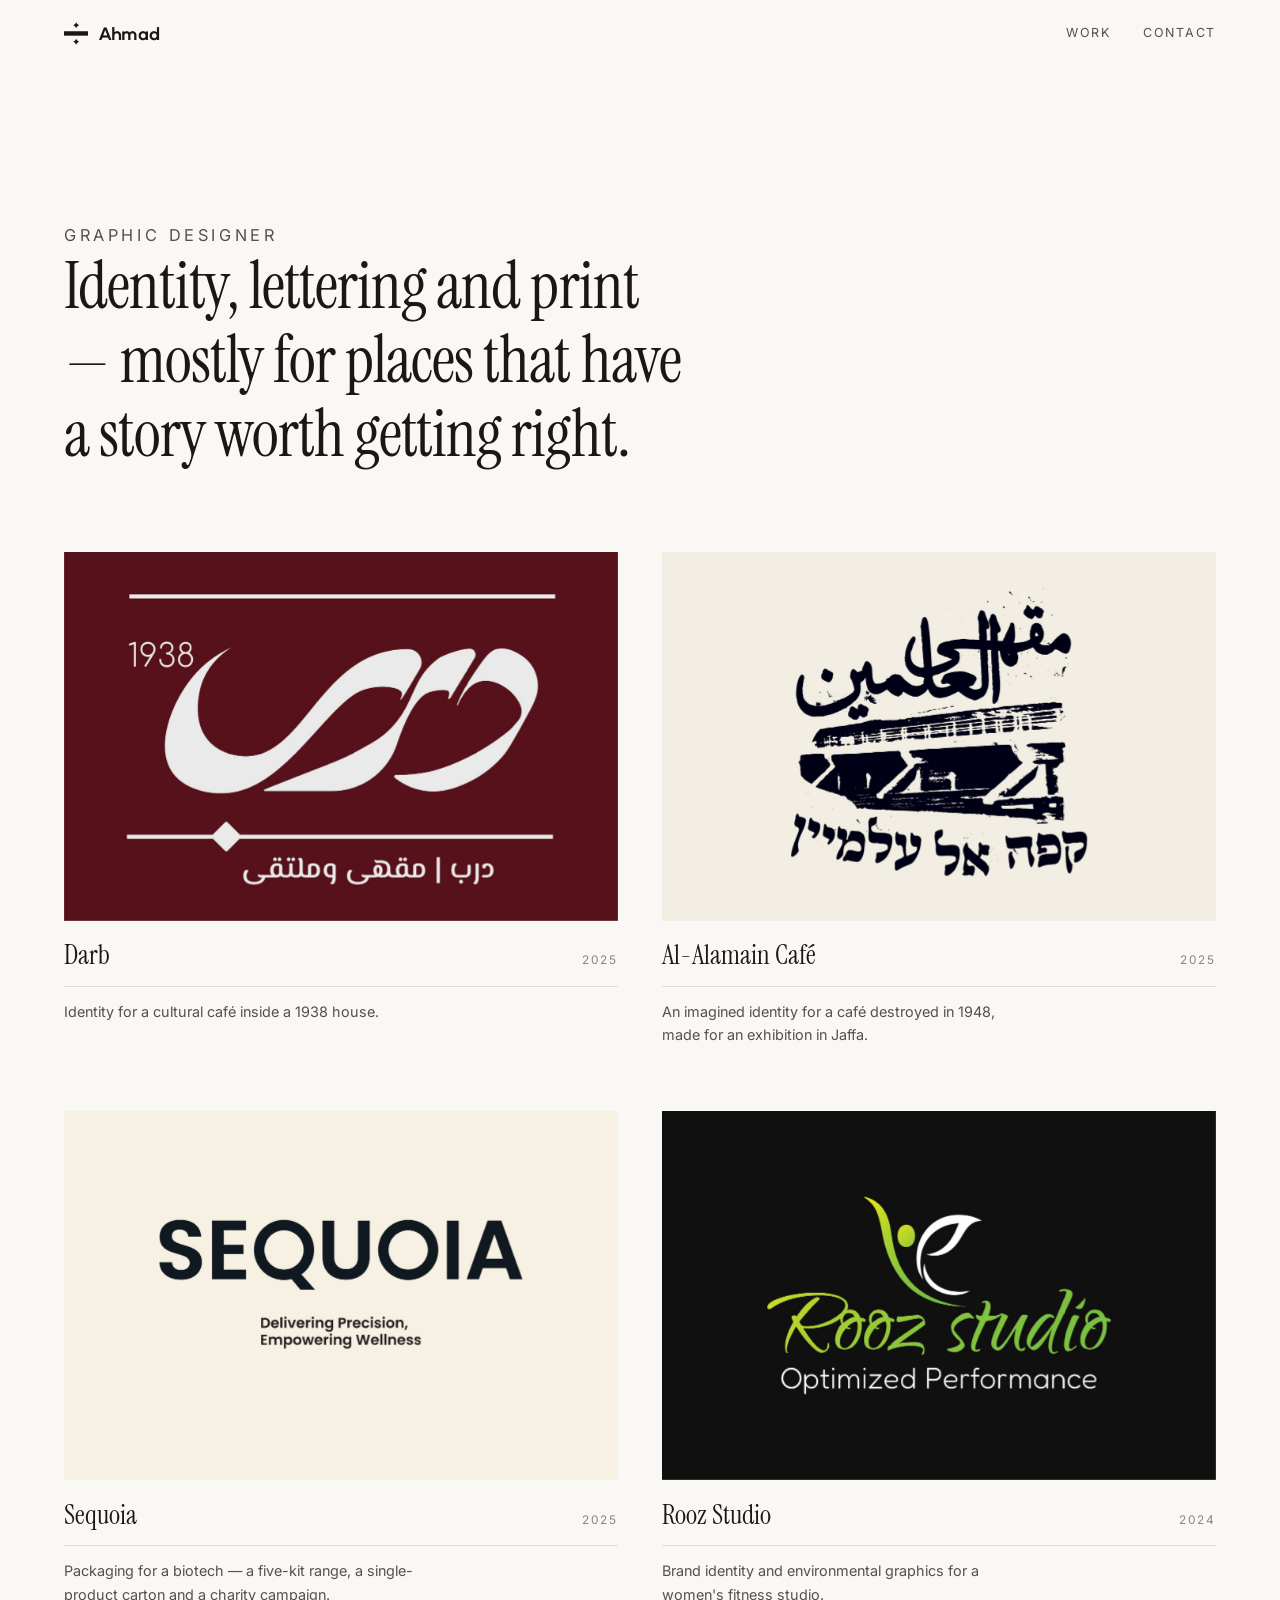
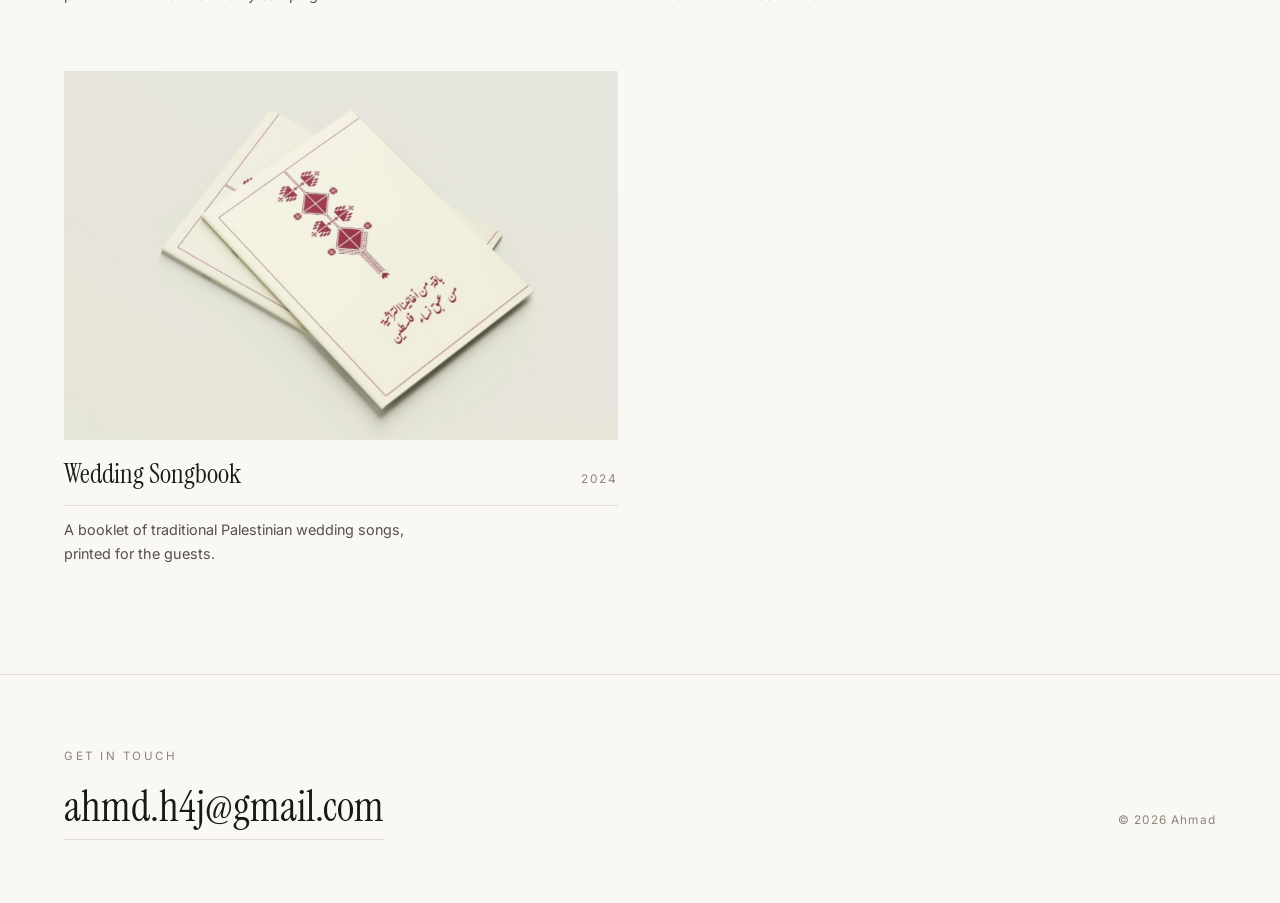
==== commit 2d0615b8: "Add files via upload" ====
--- a/index.html
+++ b/index.html
@@ -21,7 +21,7 @@
 <link rel="preconnect" href="https://fonts.googleapis.com">
 <link rel="preconnect" href="https://fonts.gstatic.com" crossorigin>
 <link href="https://fonts.googleapis.com/css2?family=Elms+Sans:wght@700&family=Instrument+Serif:ital@0;1&family=Inter:wght@300;400;500&display=swap" rel="stylesheet">
-<link rel="stylesheet" href="css/style.css?v=11">
+<link rel="stylesheet" href="css/style.css?v=13">
 </head>
 <body>
 
@@ -40,7 +40,6 @@
   <section class="intro wrap">
     <p class="eyebrow rv">Graphic designer</p>
     <h1 class="rv">Identity, lettering and print — mostly for places that have a story worth getting right.</h1>
-    <p class="rv">I work in brand identity, Arabic and Latin lettering, packaging and print. A café that had to be imagined from testimony, a house that was a school before it was a café, a booklet of songs meant to be sung out loud by a whole room.</p>
   </section>
 
   <section class="grid wrap" id="work">
@@ -104,6 +103,6 @@
   </div>
 </footer>
 
-<script src="js/main.js?v=11"></script>
+<script src="js/main.js?v=13"></script>
 </body>
 </html>
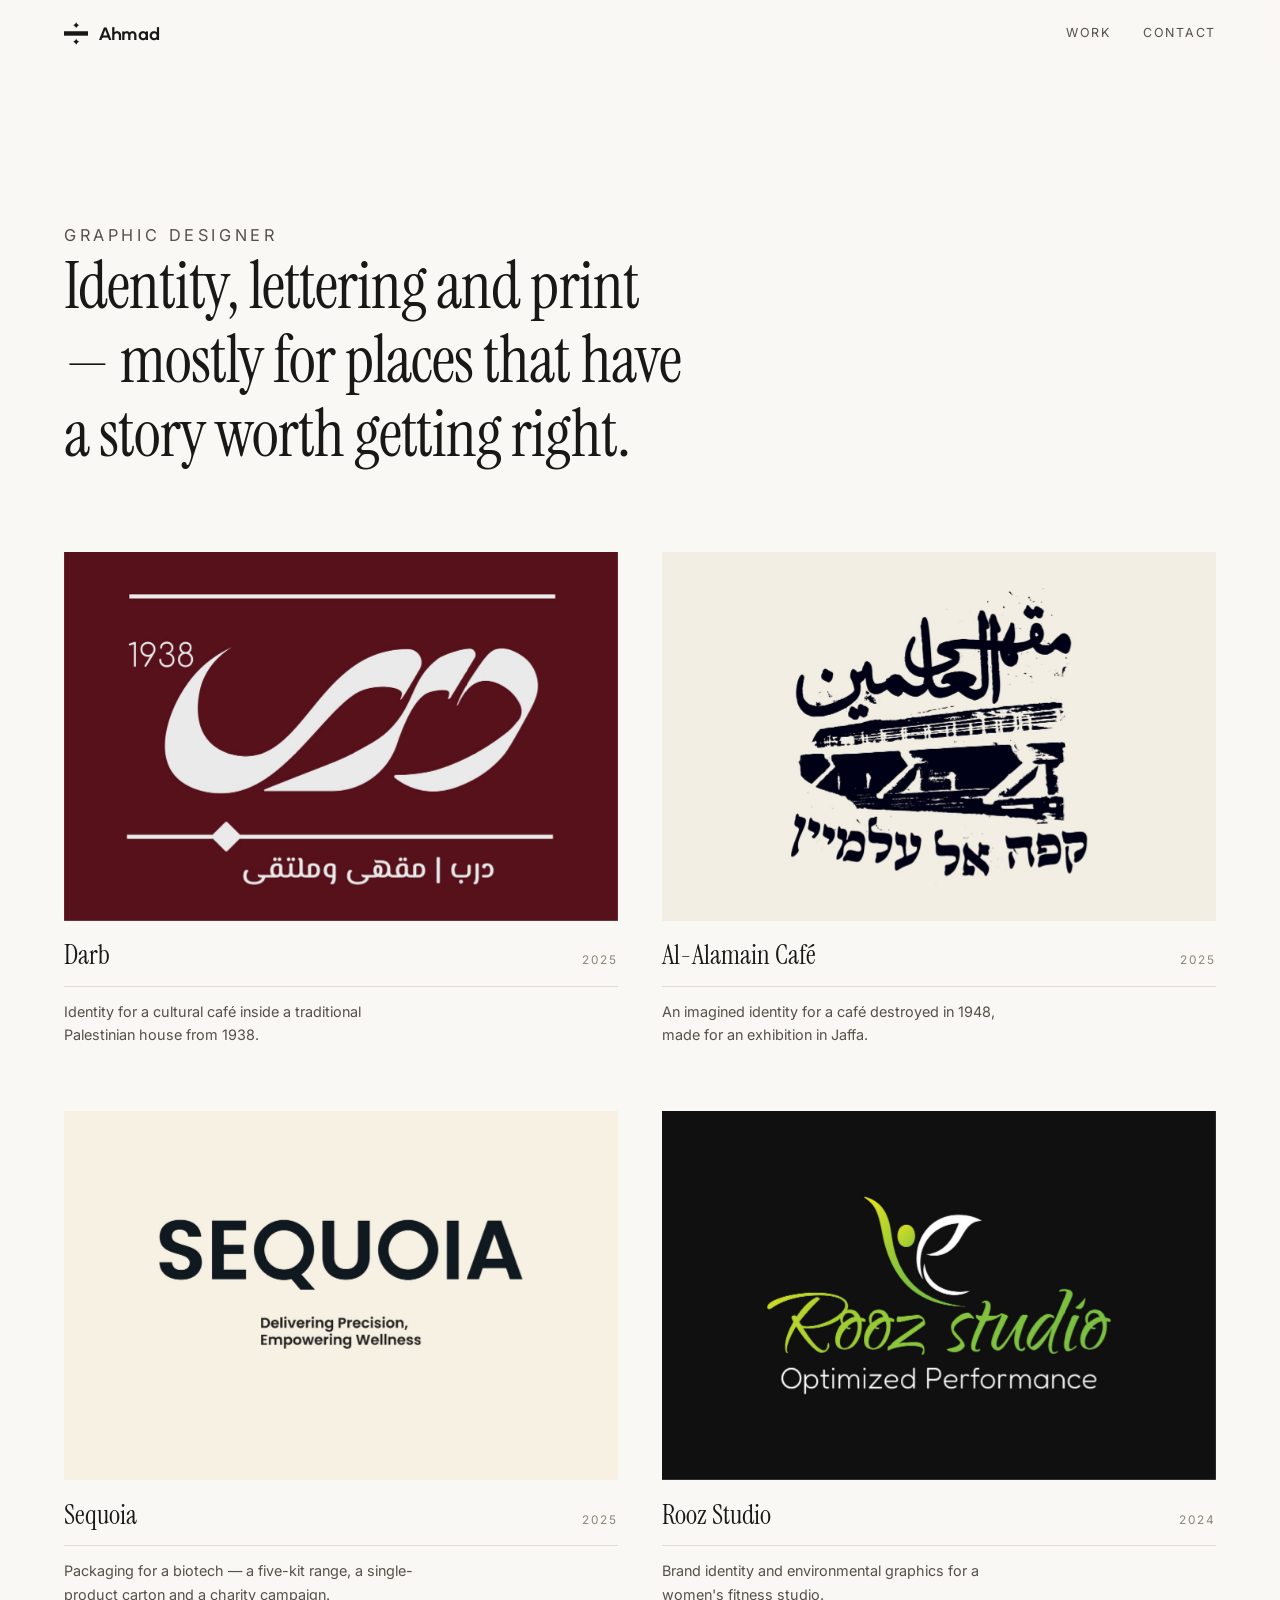
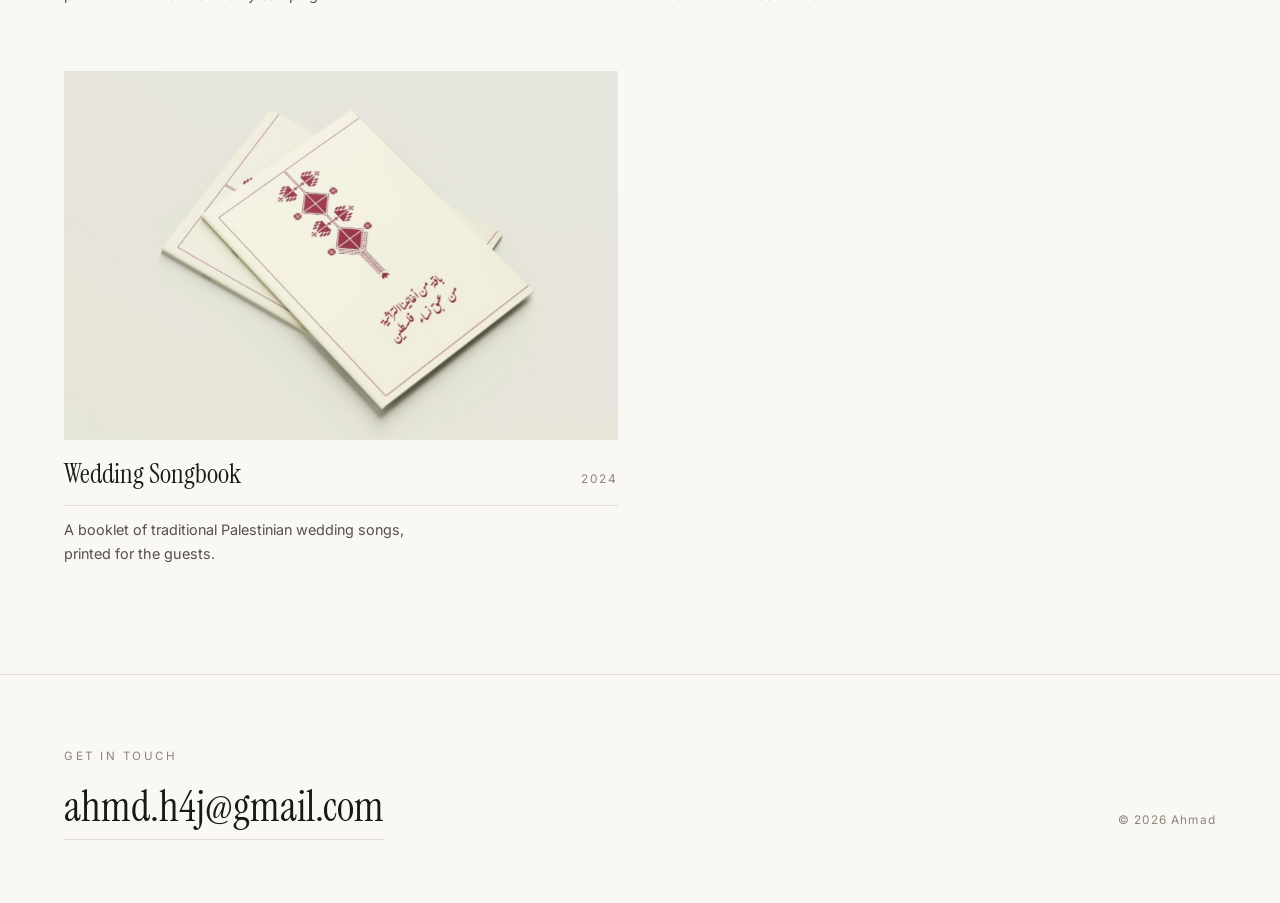
==== commit 19f32923: "Add files via upload" ====
--- a/index.html
+++ b/index.html
@@ -21,7 +21,7 @@
 <link rel="preconnect" href="https://fonts.googleapis.com">
 <link rel="preconnect" href="https://fonts.gstatic.com" crossorigin>
 <link href="https://fonts.googleapis.com/css2?family=Elms+Sans:wght@700&family=Instrument+Serif:ital@0;1&family=Inter:wght@300;400;500&display=swap" rel="stylesheet">
-<link rel="stylesheet" href="css/style.css?v=13">
+<link rel="stylesheet" href="css/style.css?v=26">
 </head>
 <body>
 
@@ -50,7 +50,7 @@
         <h2>Darb</h2>
         <span class="yr">2025</span>
       </div>
-      <p class="card__note">Identity for a cultural café inside a 1938 house.</p>
+      <p class="card__note">Identity for a cultural café inside a traditional Palestinian house from 1938.</p>
     </a>
 
     <a class="card rv" href="al-alamain.html">
@@ -103,6 +103,6 @@
   </div>
 </footer>
 
-<script src="js/main.js?v=13"></script>
+<script src="js/main.js?v=26"></script>
 </body>
 </html>
--- a/css/style.css
+++ b/css/style.css
@@ -406,6 +406,28 @@
   max-width: 44ch;
 }
 
+/* long-form caption — a process note under a board, not a one-line label */
+.fig figcaption.note {
+  max-width: none;
+  color: var(--ink-soft);
+  line-height: 1.62;
+  margin-top: 1.4rem;
+  columns: 3;
+  column-gap: clamp(1.6rem, 3vw, 2.8rem);
+}
+
+/* keep each stage whole — a heading orphaned at a column foot reads as a break in the argument */
+.fig figcaption.note p {
+  break-inside: avoid;
+  margin-bottom: .95em;
+}
+
+.fig figcaption.note p:last-child { margin-bottom: 0; }
+.fig figcaption.note strong { color: var(--ink); font-weight: 500; }
+
+@media (max-width: 860px) { .fig figcaption.note { columns: 2; } }
+@media (max-width: 560px) { .fig figcaption.note { columns: 1; } }
+
 .fig--bleed { margin-inline: calc(var(--gut) * -1); }
 .fig--bleed figcaption { padding-inline: var(--gut); }
 
@@ -452,6 +474,31 @@
 }
 
 .icons img { width: 100%; aspect-ratio: 1; object-fit: cover; }
+
+/* board — reference images pinned up as tiles.
+   Fixed max track, not 1fr, so a short row still reads as tiles rather than
+   one image stretched across the page. */
+.board {
+  display: grid;
+  grid-template-columns: repeat(auto-fill, minmax(190px, 250px));
+  justify-content: start;
+  gap: clamp(.7rem, 1.6vw, 1.1rem);
+  margin-bottom: clamp(1.2rem, 2.6vw, 2.2rem);
+}
+
+/* contain, not cover — these are pattern charts, and cropping one throws away
+   the part of the design being referenced. The plate absorbs the leftover space. */
+.board img {
+  width: 100%;
+  aspect-ratio: 3 / 4;
+  object-fit: contain;
+  background: var(--paper-deep);
+  display: block;
+}
+
+@media (max-width: 520px) {
+  .board { grid-template-columns: repeat(auto-fill, minmax(140px, 1fr)); }
+}
 
 /* split — a narrow image beside a block of text */
 
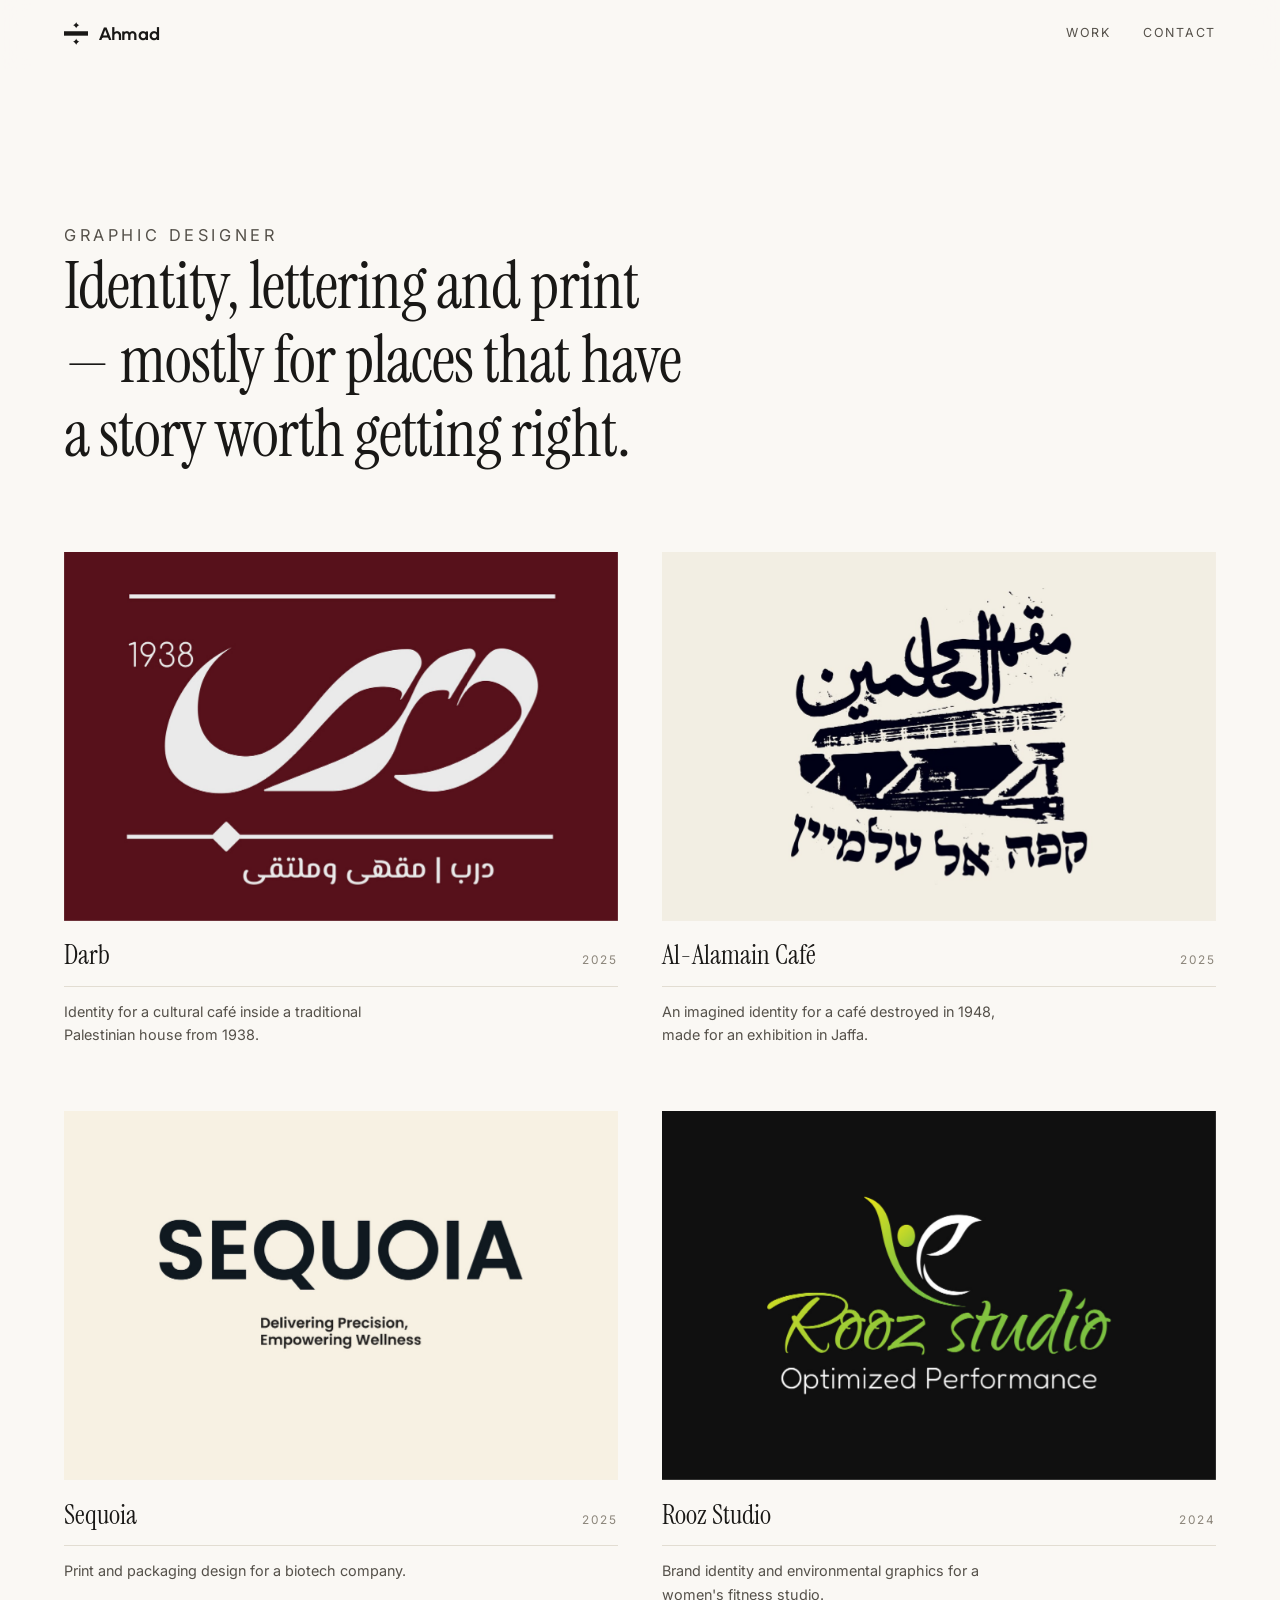
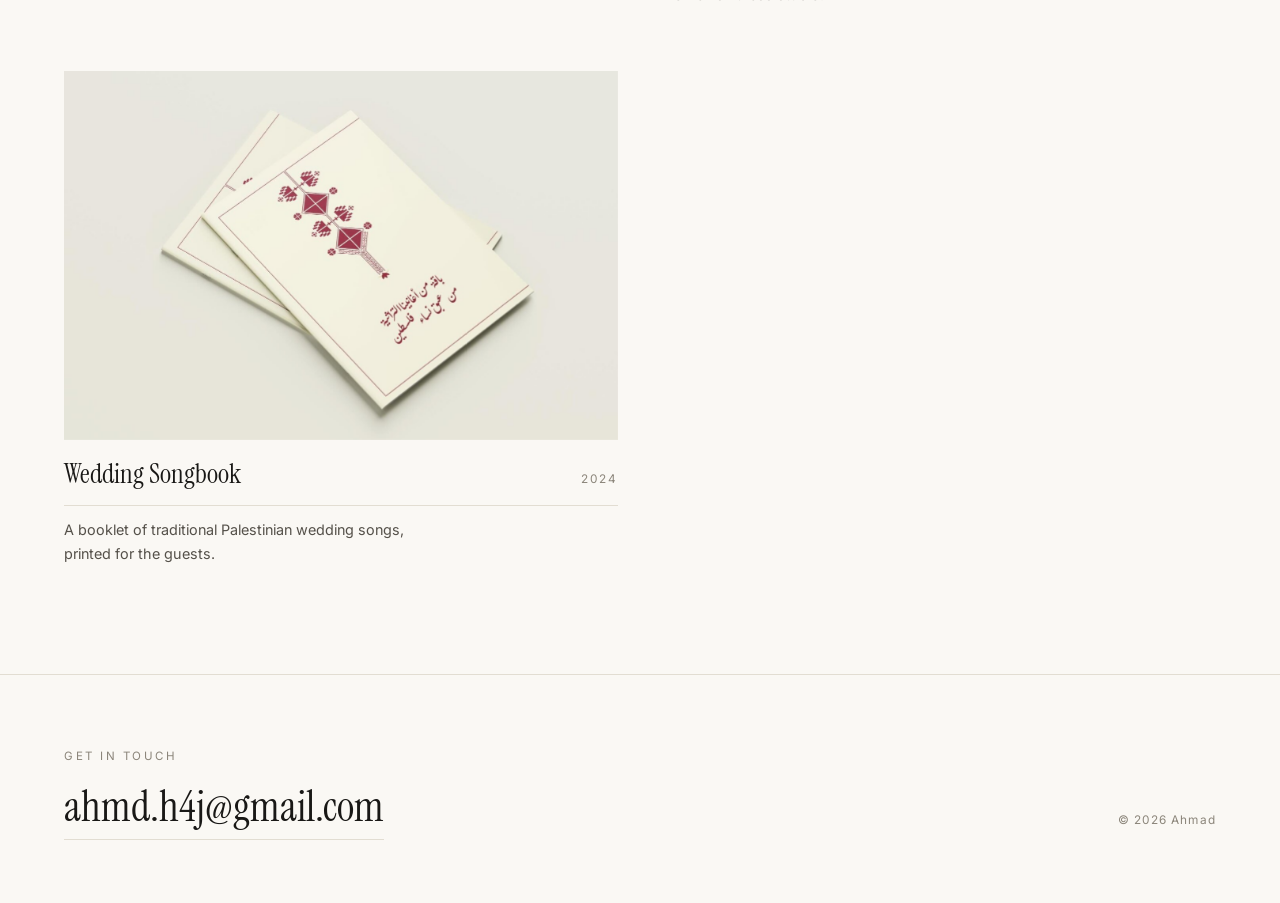
==== commit 50a91721: "Add files via upload" ====
--- a/index.html
+++ b/index.html
@@ -21,7 +21,7 @@
 <link rel="preconnect" href="https://fonts.googleapis.com">
 <link rel="preconnect" href="https://fonts.gstatic.com" crossorigin>
 <link href="https://fonts.googleapis.com/css2?family=Elms+Sans:wght@700&family=Instrument+Serif:ital@0;1&family=Inter:wght@300;400;500&display=swap" rel="stylesheet">
-<link rel="stylesheet" href="css/style.css?v=26">
+<link rel="stylesheet" href="css/style.css?v=34">
 </head>
 <body>
 
@@ -68,7 +68,7 @@
         <h2>Sequoia</h2>
         <span class="yr">2025</span>
       </div>
-      <p class="card__note">Packaging for a biotech — a five-kit range, a single-product carton and a charity campaign.</p>
+      <p class="card__note">Print and packaging design for a biotech company.</p>
     </a>
 
     <a class="card rv" href="rooz.html">
@@ -103,6 +103,6 @@
   </div>
 </footer>
 
-<script src="js/main.js?v=26"></script>
+<script src="js/main.js?v=34"></script>
 </body>
 </html>
--- a/css/style.css
+++ b/css/style.css
@@ -428,6 +428,11 @@
 @media (max-width: 860px) { .fig figcaption.note { columns: 2; } }
 @media (max-width: 560px) { .fig figcaption.note { columns: 1; } }
 
+/* reel — a phone-shot vertical clip. Left aligned and capped, because at full
+   column width a 9:16 video runs about 1500px tall and swallows the page. */
+.fig--reel { max-width: min(360px, 100%); }
+.fig--reel video { width: 100%; height: auto; display: block; }
+
 .fig--bleed { margin-inline: calc(var(--gut) * -1); }
 .fig--bleed figcaption { padding-inline: var(--gut); }
 
@@ -466,14 +471,25 @@
 
 /* icon grid */
 
+/* 160px floor, not 120 — the captions need room to sit on one line */
 .icons {
   display: grid;
-  grid-template-columns: repeat(auto-fit, minmax(120px, 1fr));
+  grid-template-columns: repeat(auto-fit, minmax(160px, 1fr));
   gap: clamp(.7rem, 1.6vw, 1.2rem);
   margin-bottom: clamp(1.2rem, 2.6vw, 2.2rem);
 }
 
-.icons img { width: 100%; aspect-ratio: 1; object-fit: cover; }
+.icons figure { margin: 0; }
+.icons img { width: 100%; aspect-ratio: 1; object-fit: cover; display: block; }
+
+.icons figcaption {
+  margin-top: .65rem;
+  font-size: .72rem;
+  letter-spacing: .08em;
+  text-transform: uppercase;
+  color: var(--ink-mute);
+  text-align: center;
+}
 
 /* board — reference images pinned up as tiles.
    Fixed max track, not 1fr, so a short row still reads as tiles rather than
